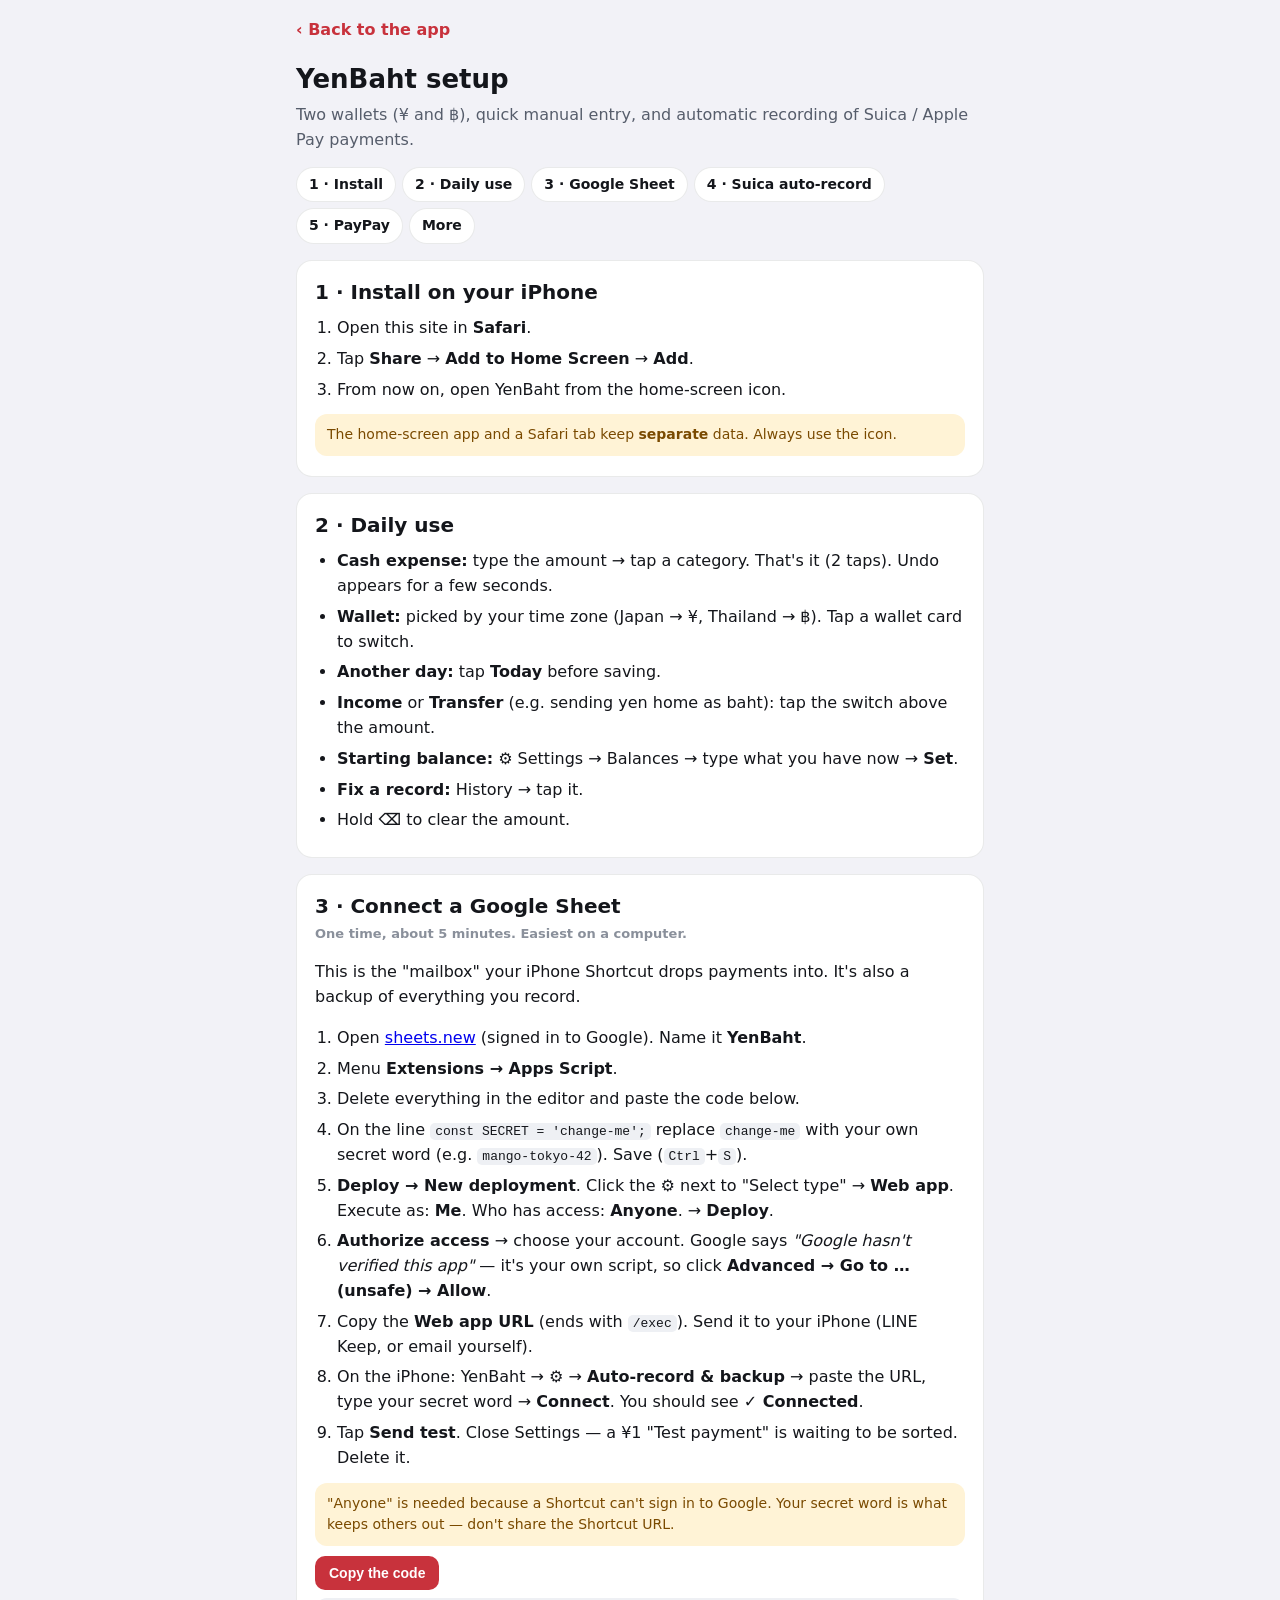
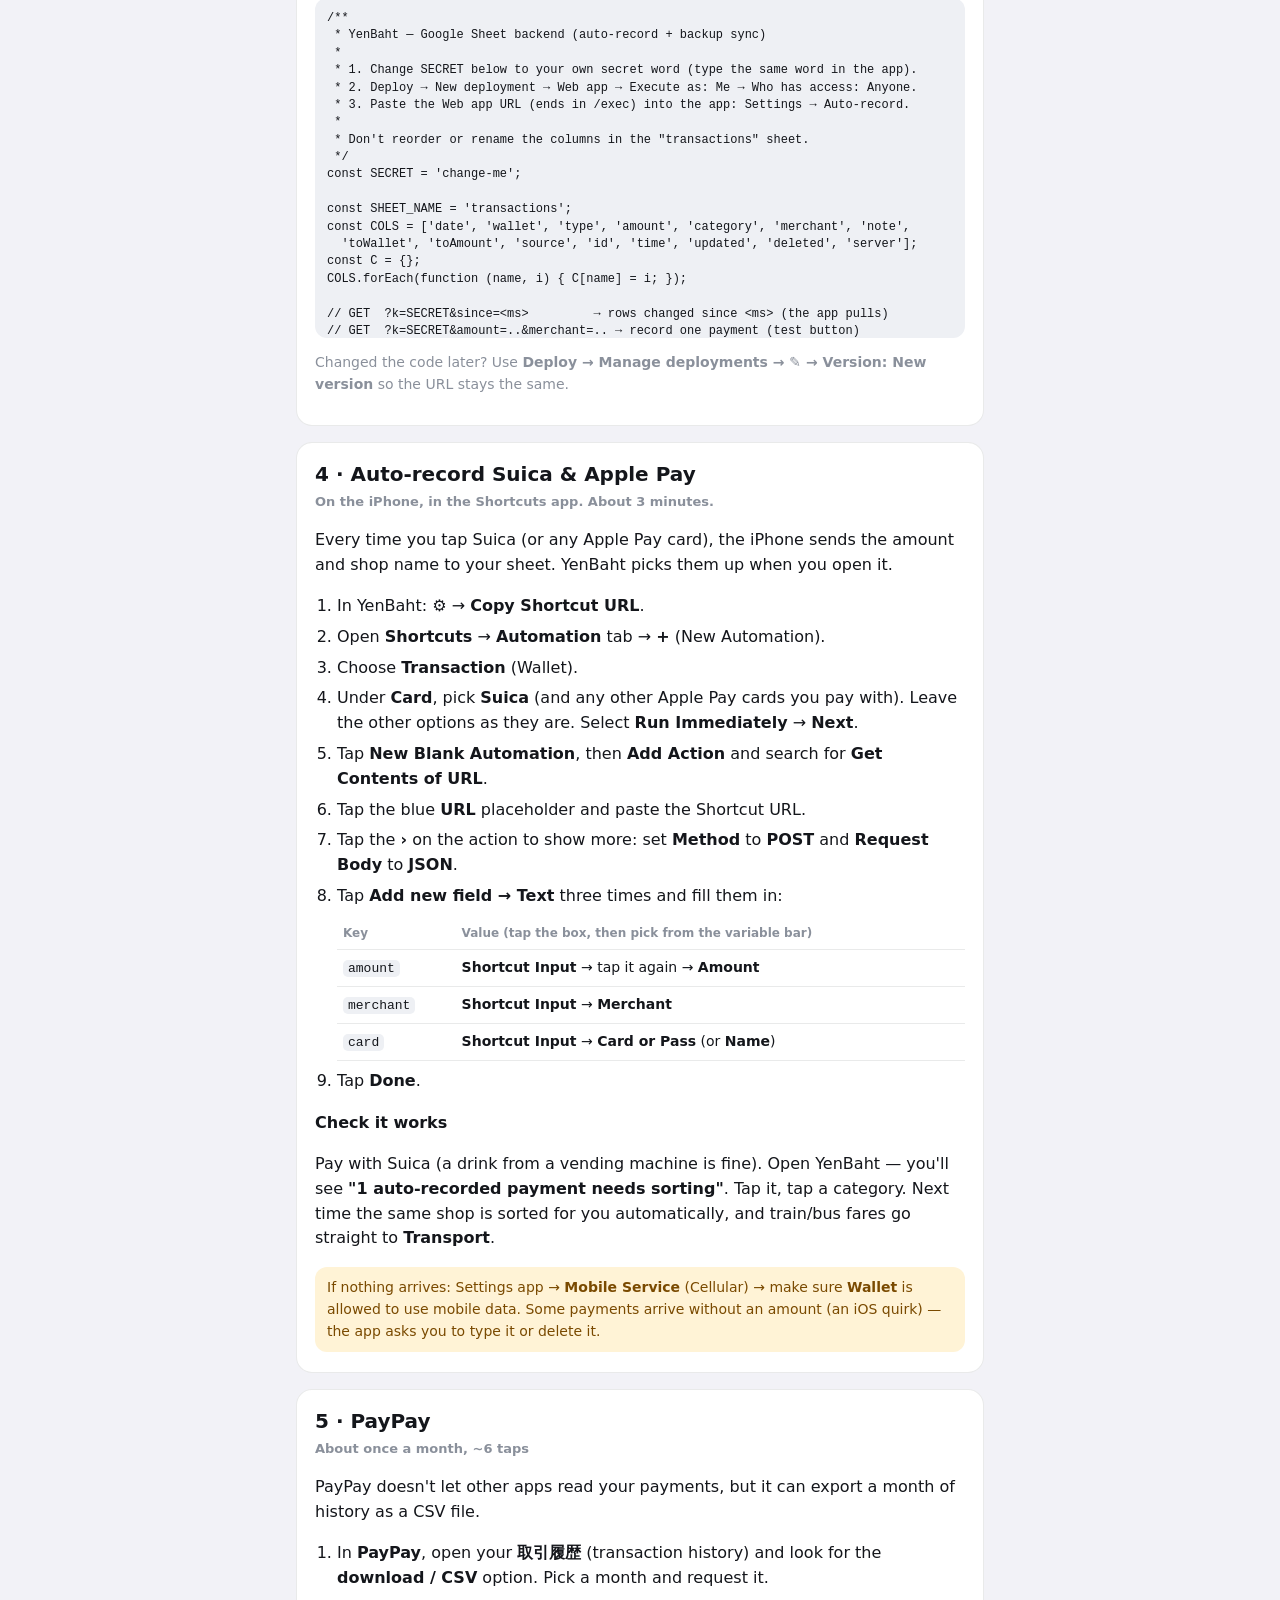
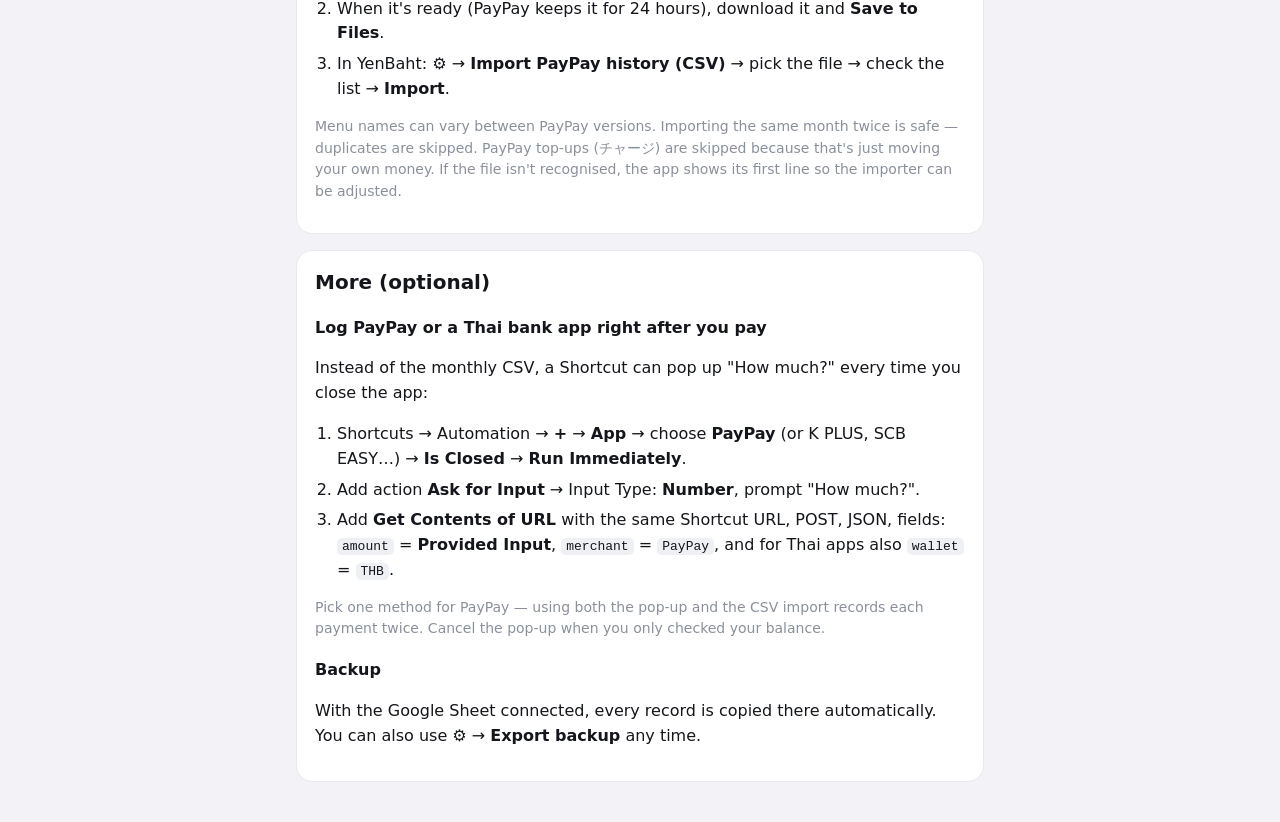
==== guide.html @ 811076b3 "YenBaht: JPY + THB income/expense tracker PWA Quick-add keypad, two wallets picked by time zone, tra" ====
<!doctype html>
<html lang="en">
<head>
<meta charset="utf-8">
<meta name="viewport" content="width=device-width, initial-scale=1, viewport-fit=cover">
<meta name="color-scheme" content="light dark">
<title>YenBaht setup</title>
<link rel="icon" type="image/png" href="icons/icon-192.png">
<style>
  :root { --bg:#f2f2f7; --card:#fff; --ink:#14161b; --ink2:#565d6b; --muted:#8a909b; --line:rgba(20,22,27,.09); --accent:#c8323c; --code:#eef0f4; --tip:#fff3d6; --tip-ink:#7a4a00; }
  @media (prefers-color-scheme: dark) { :root { --bg:#0d0e11; --card:#1b1d22; --ink:#f1f2f4; --ink2:#a9afba; --muted:#787e89; --line:rgba(255,255,255,.09); --accent:#ff5c66; --code:#262931; --tip:#3a2c0f; --tip-ink:#ffd27a; } }
  * { box-sizing: border-box; }
  body { margin: 0; background: var(--bg); color: var(--ink); font: 16px/1.55 -apple-system, BlinkMacSystemFont, "Hiragino Sans", "Thonburi", "Segoe UI", system-ui, sans-serif; -webkit-text-size-adjust: 100%; }
  .wrap { max-width: 720px; margin: 0 auto; padding: calc(env(safe-area-inset-top, 0px) + 12px) 16px calc(env(safe-area-inset-bottom, 0px) + 40px); }
  .back { display: inline-block; font-weight: 700; color: var(--accent); text-decoration: none; padding: 6px 0; }
  h1 { font-size: 26px; margin: 10px 0 4px; }
  .lead { color: var(--ink2); margin: 0 0 8px; }
  nav.toc { display: flex; flex-wrap: wrap; gap: 6px; margin: 14px 0 4px; }
  nav.toc a { background: var(--card); border-radius: 999px; padding: 6px 12px; font-size: 14px; font-weight: 600; color: var(--ink); text-decoration: none; border: 1px solid var(--line); }
  section { background: var(--card); border-radius: 16px; padding: 16px 18px; margin-top: 16px; border: 1px solid var(--line); }
  h2 { font-size: 20px; margin: 0 0 4px; scroll-margin-top: 16px; }
  h2 small { display: block; font-size: 13px; font-weight: 600; color: var(--muted); margin-top: 2px; }
  h3 { font-size: 16px; margin: 18px 0 4px; }
  ol, ul { padding-left: 22px; margin: 8px 0; }
  li { margin: 6px 0; }
  b { font-weight: 700; }
  code, kbd { font: 13px ui-monospace, SFMono-Regular, Menlo, Consolas, monospace; background: var(--code); border-radius: 5px; padding: 1px 5px; }
  .tip { background: var(--tip); color: var(--tip-ink); border-radius: 12px; padding: 10px 12px; font-size: 14px; margin: 12px 0 4px; }
  .table { width: 100%; border-collapse: collapse; font-size: 14px; margin: 8px 0; }
  .table td, .table th { border-bottom: 1px solid var(--line); padding: 7px 6px; text-align: left; vertical-align: top; }
  .table th { color: var(--muted); font-size: 12px; }
  pre { background: var(--code); border-radius: 12px; padding: 12px; overflow: auto; max-height: 340px; font: 12px/1.45 ui-monospace, SFMono-Regular, Menlo, Consolas, monospace; margin: 8px 0 0; }
  .copy { border: 0; background: var(--accent); color: #fff; font-weight: 700; border-radius: 10px; padding: 9px 14px; font-size: 14px; cursor: pointer; }
  .row { display: flex; align-items: center; gap: 10px; margin-top: 10px; flex-wrap: wrap; }
  .muted { color: var(--muted); font-size: 14px; }
</style>
</head>
<body>
<div class="wrap">
  <a class="back" href="./">‹ Back to the app</a>
  <h1>YenBaht setup</h1>
  <p class="lead">Two wallets (¥ and ฿), quick manual entry, and automatic recording of Suica / Apple Pay payments.</p>
  <nav class="toc">
    <a href="#install">1 · Install</a>
    <a href="#use">2 · Daily use</a>
    <a href="#sheet">3 · Google Sheet</a>
    <a href="#shortcut">4 · Suica auto-record</a>
    <a href="#paypay">5 · PayPay</a>
    <a href="#more">More</a>
  </nav>

  <section>
    <h2 id="install">1 · Install on your iPhone</h2>
    <ol>
      <li>Open this site in <b>Safari</b>.</li>
      <li>Tap <b>Share</b> → <b>Add to Home Screen</b> → <b>Add</b>.</li>
      <li>From now on, open YenBaht from the home-screen icon.</li>
    </ol>
    <div class="tip">The home-screen app and a Safari tab keep <b>separate</b> data. Always use the icon.</div>
  </section>

  <section>
    <h2 id="use">2 · Daily use</h2>
    <ul>
      <li><b>Cash expense:</b> type the amount → tap a category. That's it (2 taps). Undo appears for a few seconds.</li>
      <li><b>Wallet:</b> picked by your time zone (Japan → ¥, Thailand → ฿). Tap a wallet card to switch.</li>
      <li><b>Another day:</b> tap <b>Today</b> before saving.</li>
      <li><b>Income</b> or <b>Transfer</b> (e.g. sending yen home as baht): tap the switch above the amount.</li>
      <li><b>Starting balance:</b> ⚙ Settings → Balances → type what you have now → <b>Set</b>.</li>
      <li><b>Fix a record:</b> History → tap it.</li>
      <li>Hold <b>⌫</b> to clear the amount.</li>
    </ul>
  </section>

  <section>
    <h2 id="sheet">3 · Connect a Google Sheet <small>One time, about 5 minutes. Easiest on a computer.</small></h2>
    <p>This is the "mailbox" your iPhone Shortcut drops payments into. It's also a backup of everything you record.</p>
    <ol>
      <li>Open <a href="https://sheets.new" target="_blank" rel="noopener">sheets.new</a> (signed in to Google). Name it <b>YenBaht</b>.</li>
      <li>Menu <b>Extensions → Apps Script</b>.</li>
      <li>Delete everything in the editor and paste the code below.</li>
      <li>On the line <code>const SECRET = 'change-me';</code> replace <code>change-me</code> with your own secret word (e.g. <code>mango-tokyo-42</code>). Save (<kbd>Ctrl</kbd>+<kbd>S</kbd>).</li>
      <li><b>Deploy → New deployment</b>. Click the ⚙ next to "Select type" → <b>Web app</b>.<br>
        Execute as: <b>Me</b>. Who has access: <b>Anyone</b>. → <b>Deploy</b>.</li>
      <li><b>Authorize access</b> → choose your account. Google says <i>"Google hasn't verified this app"</i> — it's your own script, so click <b>Advanced → Go to … (unsafe) → Allow</b>.</li>
      <li>Copy the <b>Web app URL</b> (ends with <code>/exec</code>). Send it to your iPhone (LINE Keep, or email yourself).</li>
      <li>On the iPhone: YenBaht → ⚙ → <b>Auto-record &amp; backup</b> → paste the URL, type your secret word → <b>Connect</b>. You should see <b>✓ Connected</b>.</li>
      <li>Tap <b>Send test</b>. Close Settings — a ¥1 "Test payment" is waiting to be sorted. Delete it.</li>
    </ol>
    <div class="tip">"Anyone" is needed because a Shortcut can't sign in to Google. Your secret word is what keeps others out — don't share the Shortcut URL.</div>
    <div class="row"><button class="copy" id="copy-code">Copy the code</button><span class="muted" id="copy-msg"></span></div>
    <pre id="code">Loading…</pre>
    <p class="muted">Changed the code later? Use <b>Deploy → Manage deployments → ✎ → Version: New version</b> so the URL stays the same.</p>
  </section>

  <section>
    <h2 id="shortcut">4 · Auto-record Suica &amp; Apple Pay <small>On the iPhone, in the Shortcuts app. About 3 minutes.</small></h2>
    <p>Every time you tap Suica (or any Apple Pay card), the iPhone sends the amount and shop name to your sheet. YenBaht picks them up when you open it.</p>
    <ol>
      <li>In YenBaht: ⚙ → <b>Copy Shortcut URL</b>.</li>
      <li>Open <b>Shortcuts</b> → <b>Automation</b> tab → <b>+</b> (New Automation).</li>
      <li>Choose <b>Transaction</b> (Wallet).</li>
      <li>Under <b>Card</b>, pick <b>Suica</b> (and any other Apple Pay cards you pay with). Leave the other options as they are. Select <b>Run Immediately</b> → <b>Next</b>.</li>
      <li>Tap <b>New Blank Automation</b>, then <b>Add Action</b> and search for <b>Get Contents of URL</b>.</li>
      <li>Tap the blue <b>URL</b> placeholder and paste the Shortcut URL.</li>
      <li>Tap the <b>›</b> on the action to show more: set <b>Method</b> to <b>POST</b> and <b>Request Body</b> to <b>JSON</b>.</li>
      <li>Tap <b>Add new field → Text</b> three times and fill them in:
        <table class="table">
          <tr><th>Key</th><th>Value (tap the box, then pick from the variable bar)</th></tr>
          <tr><td><code>amount</code></td><td><b>Shortcut Input</b> → tap it again → <b>Amount</b></td></tr>
          <tr><td><code>merchant</code></td><td><b>Shortcut Input</b> → <b>Merchant</b></td></tr>
          <tr><td><code>card</code></td><td><b>Shortcut Input</b> → <b>Card or Pass</b> (or <b>Name</b>)</td></tr>
        </table>
      </li>
      <li>Tap <b>Done</b>.</li>
    </ol>
    <h3>Check it works</h3>
    <p>Pay with Suica (a drink from a vending machine is fine). Open YenBaht — you'll see <b>"1 auto-recorded payment needs sorting"</b>. Tap it, tap a category. Next time the same shop is sorted for you automatically, and train/bus fares go straight to <b>Transport</b>.</p>
    <div class="tip">If nothing arrives: Settings app → <b>Mobile Service</b> (Cellular) → make sure <b>Wallet</b> is allowed to use mobile data. Some payments arrive without an amount (an iOS quirk) — the app asks you to type it or delete it.</div>
  </section>

  <section>
    <h2 id="paypay">5 · PayPay <small>About once a month, ~6 taps</small></h2>
    <p>PayPay doesn't let other apps read your payments, but it can export a month of history as a CSV file.</p>
    <ol>
      <li>In <b>PayPay</b>, open your <b>取引履歴</b> (transaction history) and look for the <b>download / CSV</b> option. Pick a month and request it.</li>
      <li>When it's ready (PayPay keeps it for 24 hours), download it and <b>Save to Files</b>.</li>
      <li>In YenBaht: ⚙ → <b>Import PayPay history (CSV)</b> → pick the file → check the list → <b>Import</b>.</li>
    </ol>
    <p class="muted">Menu names can vary between PayPay versions. Importing the same month twice is safe — duplicates are skipped. PayPay top-ups (チャージ) are skipped because that's just moving your own money. If the file isn't recognised, the app shows its first line so the importer can be adjusted.</p>
  </section>

  <section>
    <h2 id="more">More (optional)</h2>
    <h3>Log PayPay or a Thai bank app right after you pay</h3>
    <p>Instead of the monthly CSV, a Shortcut can pop up "How much?" every time you close the app:</p>
    <ol>
      <li>Shortcuts → Automation → <b>+</b> → <b>App</b> → choose <b>PayPay</b> (or K PLUS, SCB EASY…) → <b>Is Closed</b> → <b>Run Immediately</b>.</li>
      <li>Add action <b>Ask for Input</b> → Input Type: <b>Number</b>, prompt "How much?".</li>
      <li>Add <b>Get Contents of URL</b> with the same Shortcut URL, POST, JSON, fields: <code>amount</code> = <b>Provided Input</b>, <code>merchant</code> = <code>PayPay</code>, and for Thai apps also <code>wallet</code> = <code>THB</code>.</li>
    </ol>
    <p class="muted">Pick one method for PayPay — using both the pop-up and the CSV import records each payment twice. Cancel the pop-up when you only checked your balance.</p>
    <h3>Backup</h3>
    <p>With the Google Sheet connected, every record is copied there automatically. You can also use ⚙ → <b>Export backup</b> any time.</p>
  </section>
</div>
<script>
  fetch('google-apps-script.txt').then(r => r.text()).then(t => { document.getElementById('code').textContent = t; })
    .catch(() => { document.getElementById('code').textContent = 'Could not load the code. Open google-apps-script.txt instead.'; });
  document.getElementById('copy-code').onclick = async () => {
    const t = document.getElementById('code').textContent;
    const msg = document.getElementById('copy-msg');
    try { await navigator.clipboard.writeText(t); msg.textContent = 'Copied ✓'; }
    catch (e) {
      const r = document.createRange(); r.selectNodeContents(document.getElementById('code'));
      const s = getSelection(); s.removeAllRanges(); s.addRange(r);
      msg.textContent = 'Selected — press Ctrl+C';
    }
  };
</script>
</body>
</html>
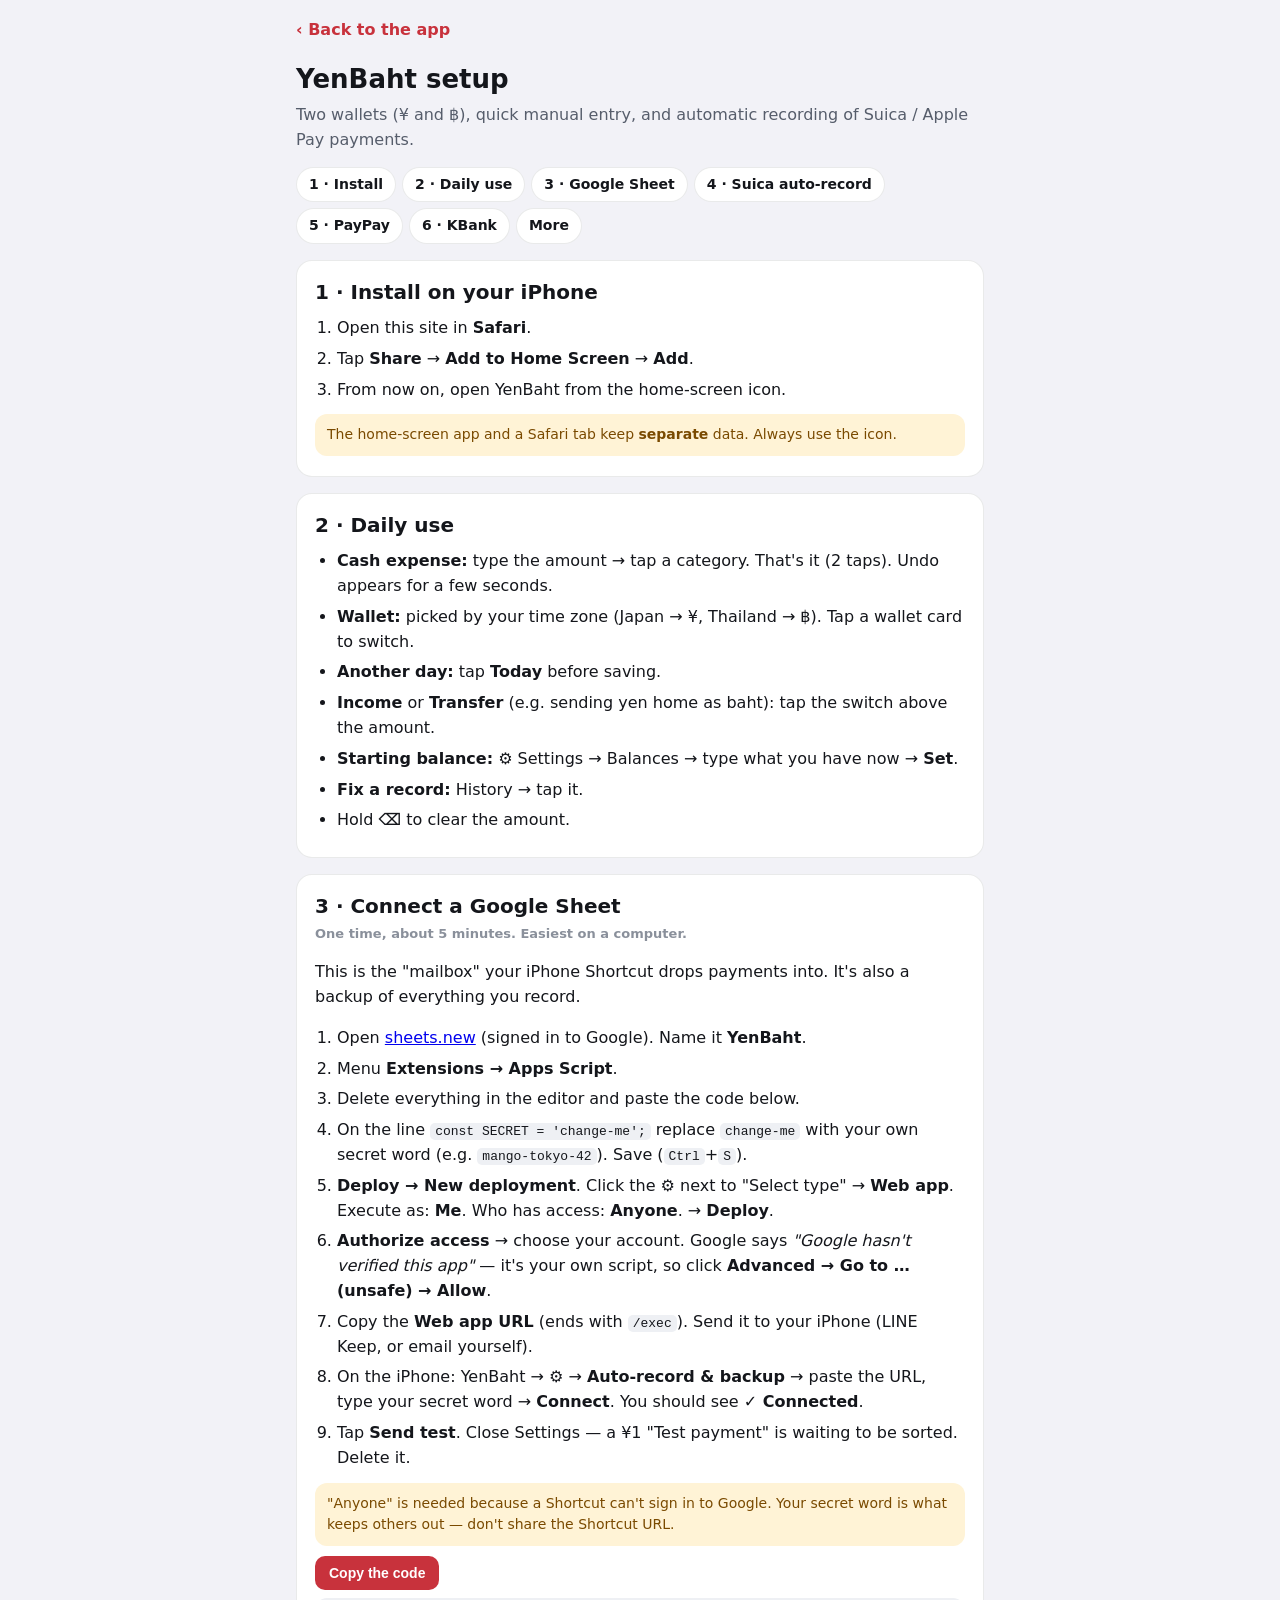
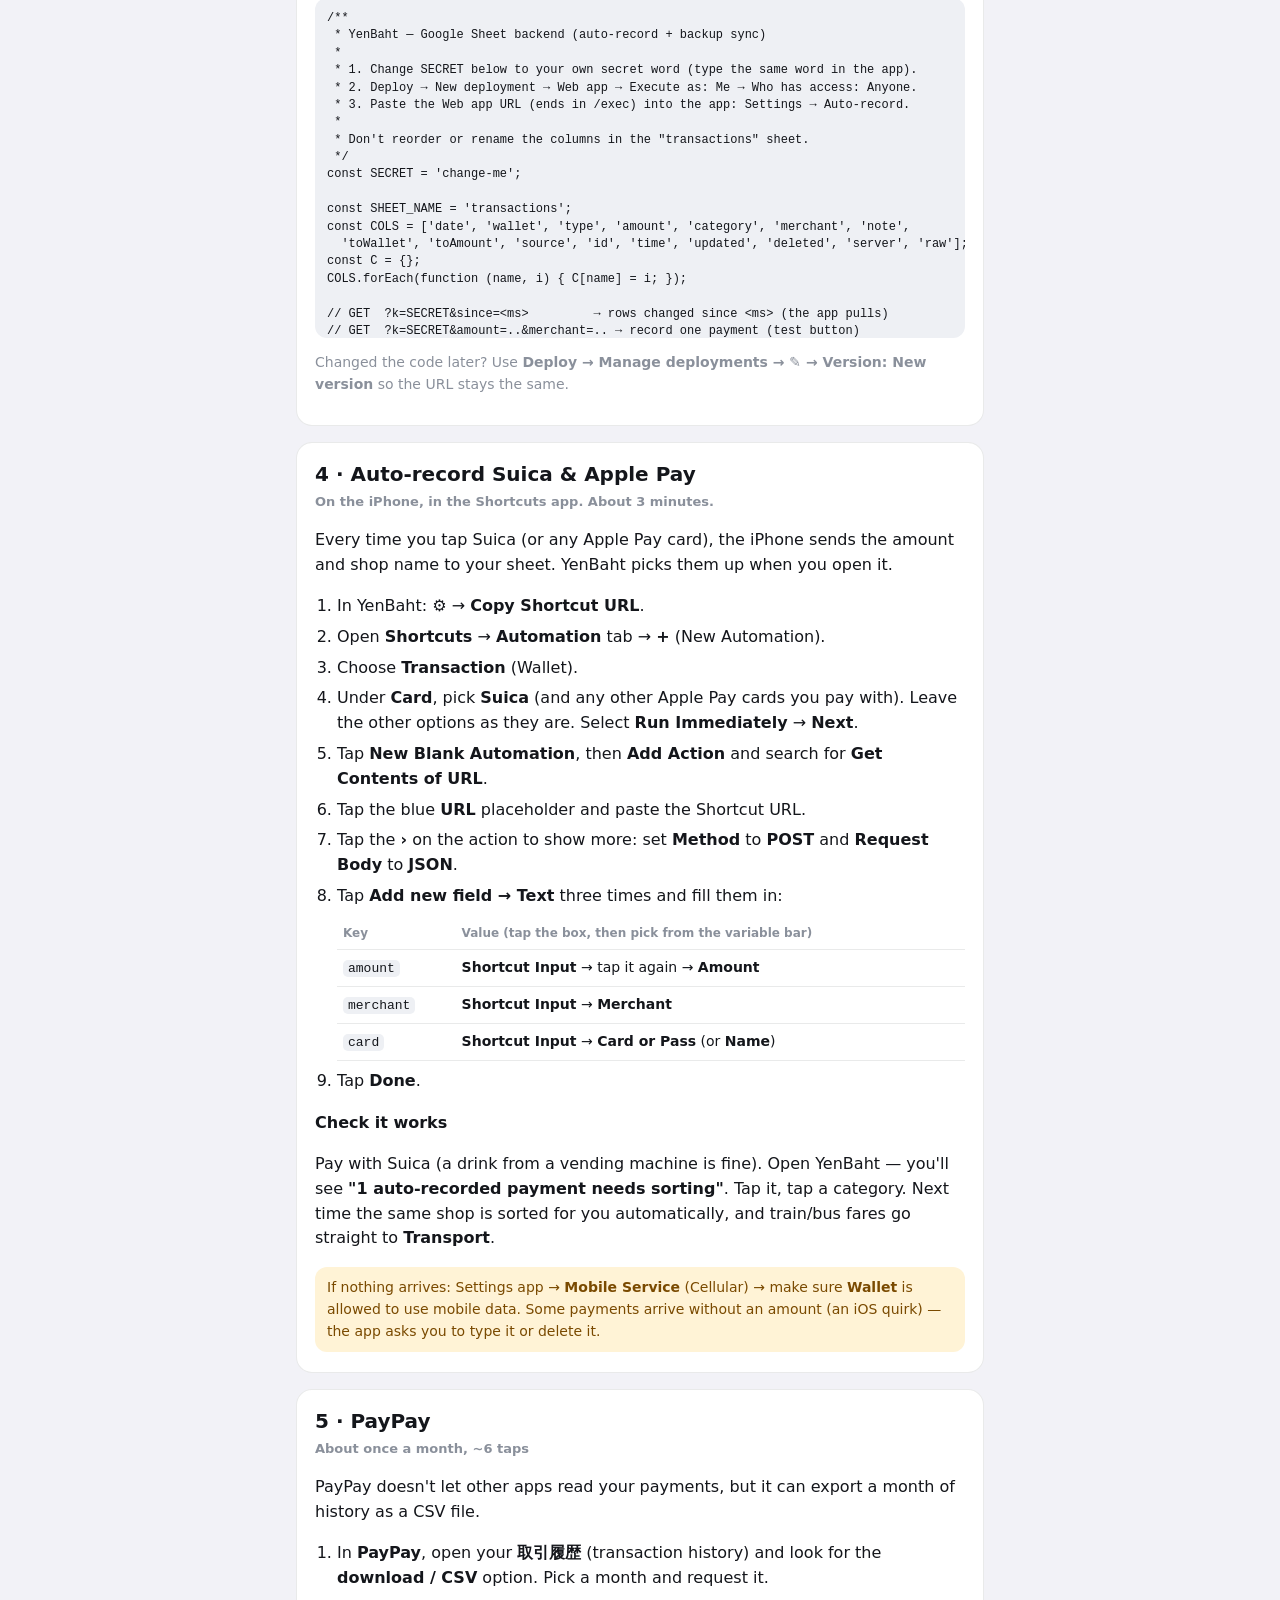
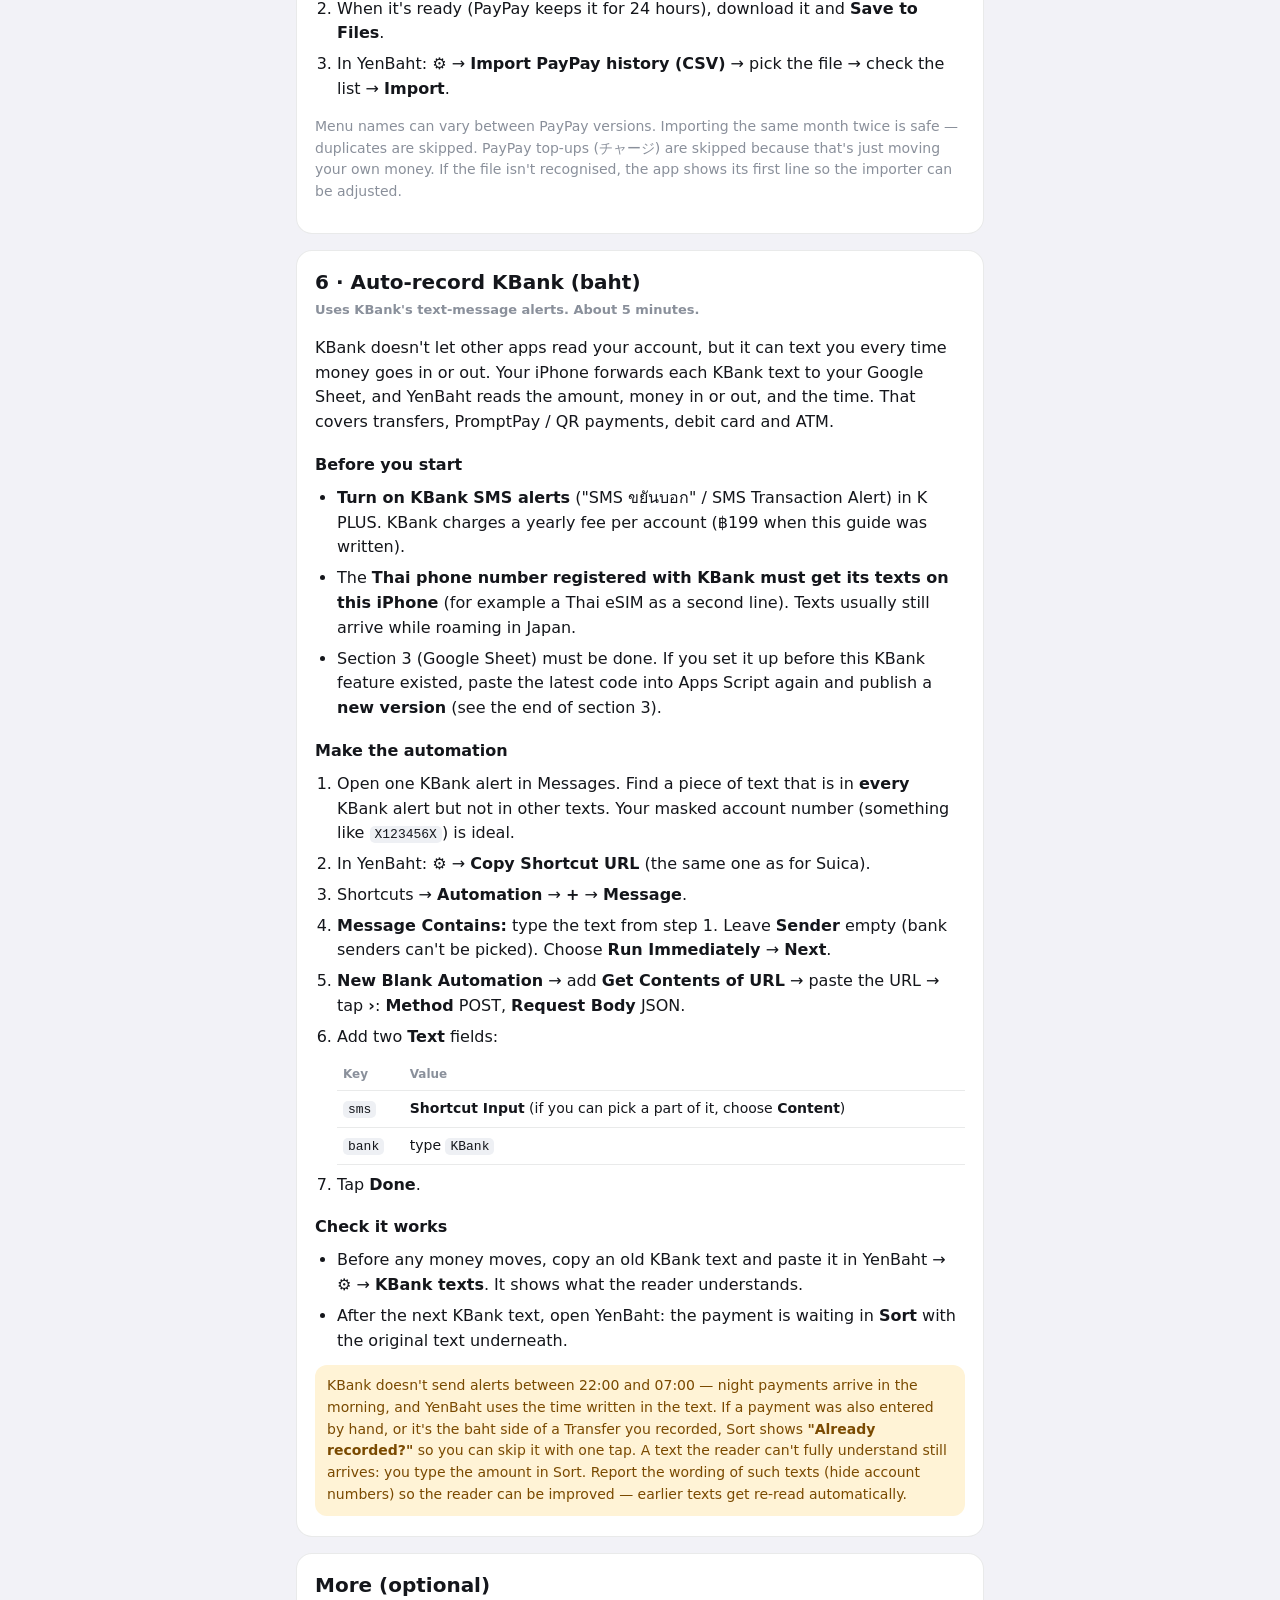
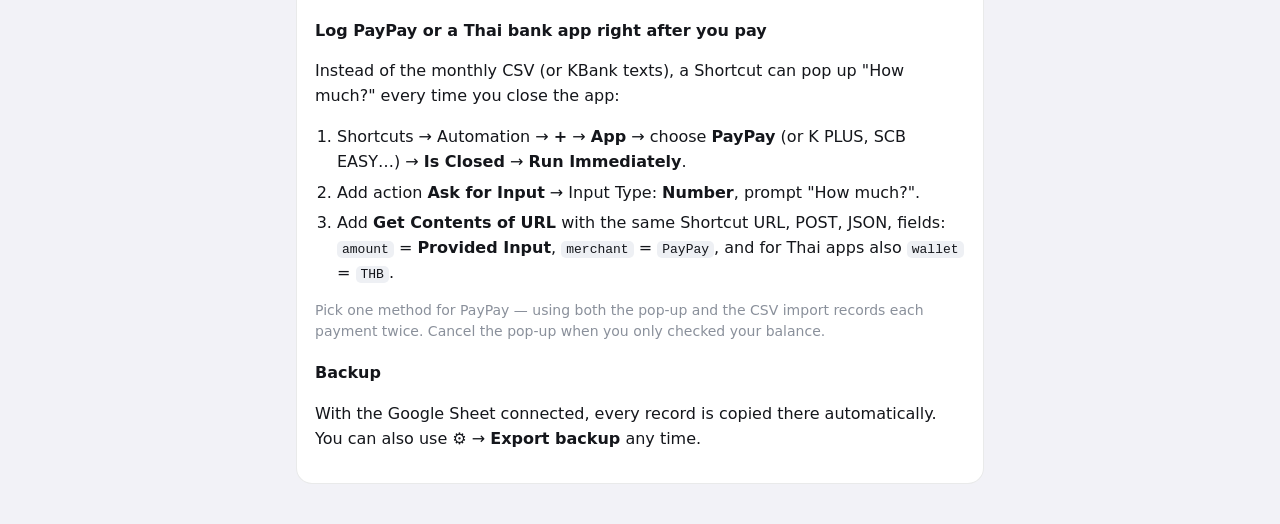
==== commit 55e7212c: "Add KBank SMS auto-recording An iPhone Message automation forwards KBank alerts to the Google Sheet;" ====
--- a/guide.html
+++ b/guide.html
@@ -46,6 +46,7 @@
     <a href="#sheet">3 · Google Sheet</a>
     <a href="#shortcut">4 · Suica auto-record</a>
     <a href="#paypay">5 · PayPay</a>
+    <a href="#kbank">6 · KBank</a>
     <a href="#more">More</a>
   </nav>
 
@@ -131,9 +132,42 @@
   </section>
 
   <section>
+    <h2 id="kbank">6 · Auto-record KBank (baht) <small>Uses KBank's text-message alerts. About 5 minutes.</small></h2>
+    <p>KBank doesn't let other apps read your account, but it can text you every time money goes in or out. Your iPhone forwards each KBank text to your Google Sheet, and YenBaht reads the amount, money in or out, and the time. That covers transfers, PromptPay / QR payments, debit card and ATM.</p>
+    <h3>Before you start</h3>
+    <ul>
+      <li><b>Turn on KBank SMS alerts</b> ("SMS ขยันบอก" / SMS Transaction Alert) in K PLUS. KBank charges a yearly fee per account (฿199 when this guide was written).</li>
+      <li>The <b>Thai phone number registered with KBank must get its texts on this iPhone</b> (for example a Thai eSIM as a second line). Texts usually still arrive while roaming in Japan.</li>
+      <li>Section 3 (Google Sheet) must be done. If you set it up before this KBank feature existed, paste the latest code into Apps Script again and publish a <b>new version</b> (see the end of section 3).</li>
+    </ul>
+    <h3>Make the automation</h3>
+    <ol>
+      <li>Open one KBank alert in Messages. Find a piece of text that is in <b>every</b> KBank alert but not in other texts. Your masked account number (something like <code>X123456X</code>) is ideal.</li>
+      <li>In YenBaht: ⚙ → <b>Copy Shortcut URL</b> (the same one as for Suica).</li>
+      <li>Shortcuts → <b>Automation</b> → <b>+</b> → <b>Message</b>.</li>
+      <li><b>Message Contains:</b> type the text from step 1. Leave <b>Sender</b> empty (bank senders can't be picked). Choose <b>Run Immediately</b> → <b>Next</b>.</li>
+      <li><b>New Blank Automation</b> → add <b>Get Contents of URL</b> → paste the URL → tap <b>›</b>: <b>Method</b> POST, <b>Request Body</b> JSON.</li>
+      <li>Add two <b>Text</b> fields:
+        <table class="table">
+          <tr><th>Key</th><th>Value</th></tr>
+          <tr><td><code>sms</code></td><td><b>Shortcut Input</b> (if you can pick a part of it, choose <b>Content</b>)</td></tr>
+          <tr><td><code>bank</code></td><td>type <code>KBank</code></td></tr>
+        </table>
+      </li>
+      <li>Tap <b>Done</b>.</li>
+    </ol>
+    <h3>Check it works</h3>
+    <ul>
+      <li>Before any money moves, copy an old KBank text and paste it in YenBaht → ⚙ → <b>KBank texts</b>. It shows what the reader understands.</li>
+      <li>After the next KBank text, open YenBaht: the payment is waiting in <b>Sort</b> with the original text underneath.</li>
+    </ul>
+    <div class="tip">KBank doesn't send alerts between 22:00 and 07:00 — night payments arrive in the morning, and YenBaht uses the time written in the text. If a payment was also entered by hand, or it's the baht side of a Transfer you recorded, Sort shows <b>"Already recorded?"</b> so you can skip it with one tap. A text the reader can't fully understand still arrives: you type the amount in Sort. Report the wording of such texts (hide account numbers) so the reader can be improved — earlier texts get re-read automatically.</div>
+  </section>
+
+  <section>
     <h2 id="more">More (optional)</h2>
     <h3>Log PayPay or a Thai bank app right after you pay</h3>
-    <p>Instead of the monthly CSV, a Shortcut can pop up "How much?" every time you close the app:</p>
+    <p>Instead of the monthly CSV (or KBank texts), a Shortcut can pop up "How much?" every time you close the app:</p>
     <ol>
       <li>Shortcuts → Automation → <b>+</b> → <b>App</b> → choose <b>PayPay</b> (or K PLUS, SCB EASY…) → <b>Is Closed</b> → <b>Run Immediately</b>.</li>
       <li>Add action <b>Ask for Input</b> → Input Type: <b>Number</b>, prompt "How much?".</li>
